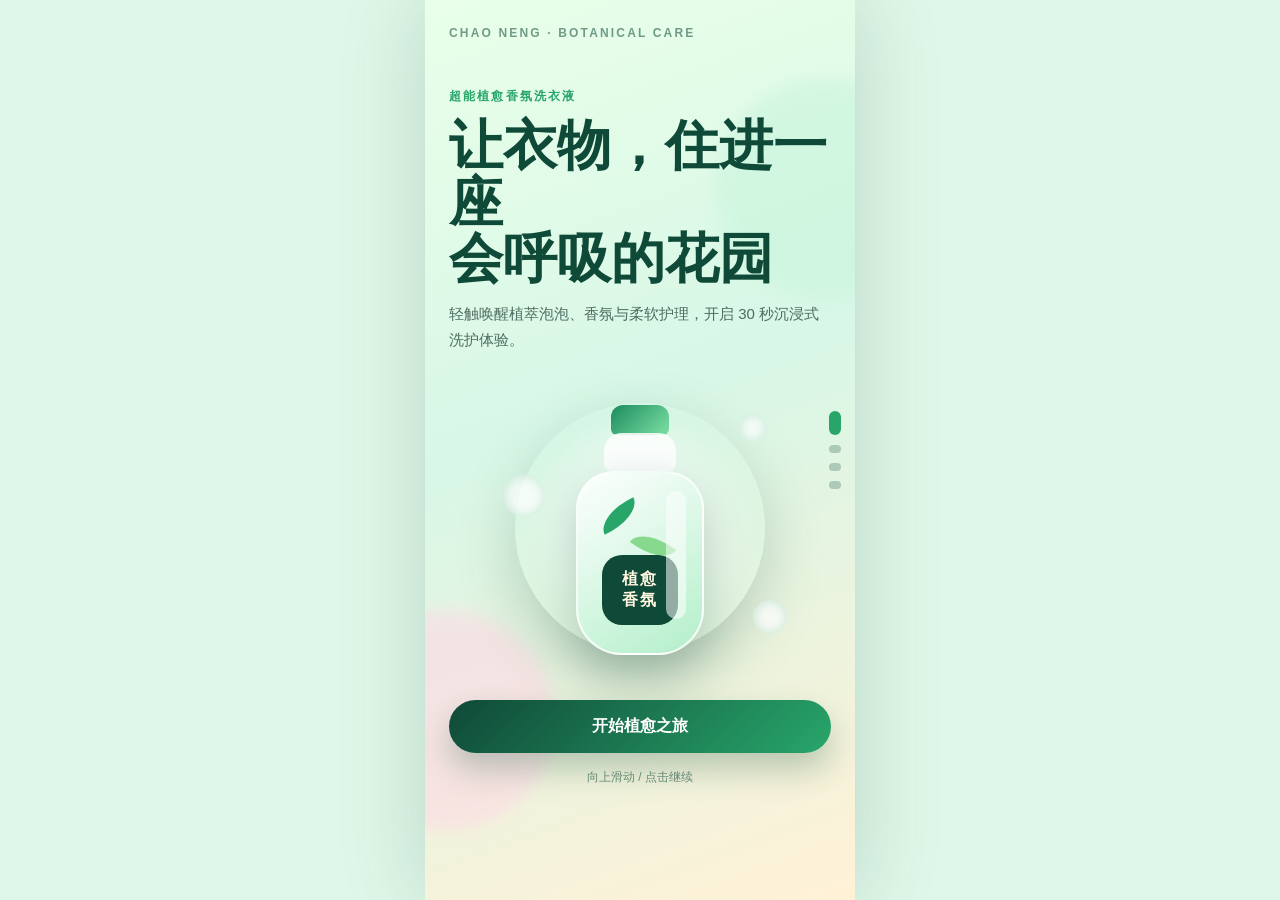
==== index.html @ 9f4c005b "Create botanical laundry H5 interactive page" ====
<!DOCTYPE html>
<html lang="zh-CN">
<head>
  <meta charset="UTF-8" />
  <meta name="viewport" content="width=device-width, initial-scale=1.0" />
  <meta name="description" content="超能植愈香氛洗衣液 H5 互动页面" />
  <title>超能植愈香氛洗衣液 | 植愈香氛实验室</title>
  <link rel="preconnect" href="https://fonts.googleapis.com" />
  <link rel="stylesheet" href="css/styles.css" />
</head>
<body>
  <main class="h5-shell" aria-label="超能植愈香氛洗衣液互动体验">
    <section class="hero panel is-active" id="panel-hero" data-panel="0">
      <div class="ambient ambient-one"></div>
      <div class="ambient ambient-two"></div>
      <div class="brand-tag">CHAO NENG · BOTANICAL CARE</div>
      <div class="hero-copy">
        <p class="eyebrow">超能植愈香氛洗衣液</p>
        <h1>让衣物，住进一座<br />会呼吸的花园</h1>
        <p class="lead">轻触唤醒植萃泡泡、香氛与柔软护理，开启 30 秒沉浸式洗护体验。</p>
      </div>
      <div class="product-stage" aria-hidden="true">
        <div class="halo"></div>
        <div class="bottle">
          <div class="cap"></div>
          <div class="bottle-neck"></div>
          <div class="bottle-body">
            <span class="leaf leaf-a"></span>
            <span class="leaf leaf-b"></span>
            <span class="label">植愈<br />香氛</span>
          </div>
        </div>
        <div class="bubble bubble-a"></div>
        <div class="bubble bubble-b"></div>
        <div class="bubble bubble-c"></div>
      </div>
      <button class="primary-btn" id="startBtn" type="button">开始植愈之旅</button>
      <div class="swipe-hint">向上滑动 / 点击继续</div>
    </section>

    <section class="panel garden" id="panel-garden" data-panel="1">
      <div class="section-title">
        <p class="eyebrow">STEP 01 · 触摸植萃</p>
        <h2>收集三重植愈能量</h2>
        <p>点击叶片，点亮洁净、柔护、留香三种功效。</p>
      </div>
      <div class="leaf-grid" id="leafGrid">
        <button class="plant-card" type="button" data-note="深层洁净">
          <span class="plant-icon">🌿</span>
          <strong>植萃去渍</strong>
          <small>植物表活温和带走日常污渍</small>
        </button>
        <button class="plant-card" type="button" data-note="亲肤柔护">
          <span class="plant-icon">🍃</span>
          <strong>亲肤柔护</strong>
          <small>贴身衣物也能安心清洗</small>
        </button>
        <button class="plant-card" type="button" data-note="长效留香">
          <span class="plant-icon">🌸</span>
          <strong>植愈香氛</strong>
          <small>洗后散发清新花草气息</small>
        </button>
      </div>
      <div class="progress-card">
        <span>植愈能量</span>
        <div class="progress-track"><i id="energyBar"></i></div>
        <b id="energyText">0/3</b>
      </div>
    </section>

    <section class="panel scent" id="panel-scent" data-panel="2">
      <div class="section-title">
        <p class="eyebrow">STEP 02 · 调配香氛</p>
        <h2>选择你的今日香气</h2>
        <p>滑动旋钮，匹配不同衣物场景的香氛情绪。</p>
      </div>
      <div class="scent-orbit" aria-hidden="true">
        <span>晨露</span><span>白茶</span><span>铃兰</span><span>木质</span>
      </div>
      <label class="range-card" for="scentRange">
        <span id="scentName">晨露绿意</span>
        <input id="scentRange" type="range" min="0" max="3" value="0" step="1" />
        <small id="scentDesc">适合通勤衬衫，像清晨花园一样清透。</small>
      </label>
    </section>

    <section class="panel result" id="panel-result" data-panel="3">
      <div class="result-card">
        <p class="eyebrow">STEP 03 · 生成植愈报告</p>
        <h2>你的洗护香氛指数</h2>
        <div class="score-ring"><span id="scoreValue">92</span><small>分</small></div>
        <p id="resultCopy">洁净力、柔护力与留香力已被唤醒，今天的衣物适合“晨露绿意”。</p>
        <button class="primary-btn" id="replayBtn" type="button">再体验一次</button>
      </div>
      <footer>超能植愈香氛洗衣液 · 洗出自然治愈感</footer>
    </section>

    <nav class="dot-nav" aria-label="页面进度">
      <button class="dot is-active" type="button" data-target="0" aria-label="第一页"></button>
      <button class="dot" type="button" data-target="1" aria-label="第二页"></button>
      <button class="dot" type="button" data-target="2" aria-label="第三页"></button>
      <button class="dot" type="button" data-target="3" aria-label="第四页"></button>
    </nav>
  </main>

  <script src="js/main.js"></script>
</body>
</html>
---- css/styles.css ----
:root {
  --deep-green: #0f4938;
  --leaf-green: #28a66a;
  --mint: #c7f4dc;
  --cream: #fff7df;
  --petal: #ffd7e6;
  --ink: #18352d;
  --white: #ffffff;
  --shadow: 0 24px 60px rgba(12, 78, 55, 0.22);
}

* { box-sizing: border-box; }
html, body { margin: 0; min-height: 100%; font-family: -apple-system, BlinkMacSystemFont, "Segoe UI", sans-serif; color: var(--ink); background: #dff7e8; overflow: hidden; }
button, input { font: inherit; }
button { cursor: pointer; border: 0; }

.h5-shell { position: relative; width: min(430px, 100vw); height: 100vh; margin: 0 auto; overflow: hidden; background: linear-gradient(160deg, #e9ffe9 0%, #d8f7e7 45%, #fff1d6 100%); box-shadow: 0 0 80px rgba(15, 73, 56, 0.18); }
.panel { position: absolute; inset: 0; display: flex; flex-direction: column; justify-content: center; padding: 34px 24px 54px; opacity: 0; transform: translateY(36px) scale(0.98); pointer-events: none; transition: opacity 0.55s ease, transform 0.55s ease; }
.panel.is-active { opacity: 1; transform: translateY(0) scale(1); pointer-events: auto; }
.brand-tag, .eyebrow { letter-spacing: 0.18em; font-size: 12px; font-weight: 700; color: var(--leaf-green); text-transform: uppercase; }
.brand-tag { position: absolute; top: 26px; left: 24px; color: rgba(15, 73, 56, 0.55); }
h1, h2, p { margin: 0; }
h1 { margin-top: 12px; font-size: clamp(38px, 12vw, 54px); line-height: 1.05; color: var(--deep-green); }
h2 { margin: 10px 0; font-size: 31px; line-height: 1.12; color: var(--deep-green); }
.lead, .section-title p { margin-top: 14px; font-size: 15px; line-height: 1.75; color: rgba(24, 53, 45, 0.72); }
.hero { justify-content: flex-start; padding-top: 88px; }
.hero-copy { position: relative; z-index: 2; }
.ambient { position: absolute; width: 220px; height: 220px; border-radius: 50%; filter: blur(8px); opacity: 0.55; animation: float 7s ease-in-out infinite; }
.ambient-one { right: -80px; top: 80px; background: var(--mint); }
.ambient-two { left: -90px; bottom: 70px; background: var(--petal); animation-delay: -2s; }
.product-stage { position: relative; height: 330px; margin-top: 16px; }
.halo { position: absolute; width: 250px; height: 250px; left: 50%; top: 48%; transform: translate(-50%, -50%); border-radius: 50%; background: radial-gradient(circle, rgba(255,255,255,.95), rgba(199,244,220,.15) 65%); box-shadow: var(--shadow); }
.bottle { position: absolute; left: 50%; top: 35px; transform: translateX(-50%); width: 128px; height: 250px; animation: bottleBob 3.4s ease-in-out infinite; }
.cap { width: 58px; height: 30px; margin: 0 auto; border-radius: 12px 12px 6px 6px; background: linear-gradient(135deg, #1d8b5f, #7ce0a3); }
.bottle-neck { width: 72px; height: 38px; margin: -2px auto 0; border-radius: 18px 18px 8px 8px; background: rgba(255, 255, 255, 0.84); }
.bottle-body { position: relative; height: 184px; border-radius: 38px 38px 46px 46px; background: linear-gradient(145deg, rgba(255,255,255,.94), rgba(173,238,199,.9)); border: 2px solid rgba(255,255,255,.8); box-shadow: 0 18px 45px rgba(15,73,56,.25); overflow: hidden; }
.bottle-body::after { content: ""; position: absolute; inset: 18px 16px auto auto; width: 20px; height: 128px; border-radius: 999px; background: rgba(255,255,255,.55); }
.label { position: absolute; left: 24px; right: 24px; bottom: 28px; padding: 14px 0; text-align: center; border-radius: 20px; background: var(--deep-green); color: var(--cream); font-weight: 800; letter-spacing: 0.12em; }
.leaf { position: absolute; display: block; width: 42px; height: 22px; border-radius: 100% 0 100% 0; background: var(--leaf-green); }
.leaf-a { left: 20px; top: 32px; transform: rotate(-25deg); }
.leaf-b { right: 28px; top: 62px; transform: rotate(38deg); background: #86d98d; }
.bubble { position: absolute; border-radius: 50%; background: rgba(255,255,255,.72); box-shadow: inset 0 0 12px rgba(40,166,106,.24); animation: bubbleRise 4s ease-in-out infinite; }
.bubble-a { width: 42px; height: 42px; left: 54px; top: 105px; }
.bubble-b { width: 28px; height: 28px; right: 64px; top: 44px; animation-delay: -1s; }
.bubble-c { width: 34px; height: 34px; right: 44px; bottom: 66px; animation-delay: -2.4s; }
.primary-btn { position: relative; z-index: 2; width: 100%; padding: 16px 22px; border-radius: 999px; background: linear-gradient(135deg, var(--deep-green), var(--leaf-green)); color: var(--white); font-weight: 800; box-shadow: 0 16px 32px rgba(15,73,56,.26); }
.swipe-hint { margin-top: 16px; text-align: center; font-size: 12px; color: rgba(15,73,56,.58); animation: pulse 1.8s ease-in-out infinite; }
.section-title { margin-bottom: 30px; }
.leaf-grid { display: grid; gap: 14px; }
.plant-card { display: grid; grid-template-columns: 54px 1fr; gap: 2px 14px; align-items: center; padding: 18px; border-radius: 26px; text-align: left; color: var(--ink); background: rgba(255,255,255,.68); box-shadow: 0 16px 36px rgba(15,73,56,.12); border: 1px solid rgba(255,255,255,.72); transition: transform .25s ease, background .25s ease; }
.plant-card strong, .plant-card small { grid-column: 2; }
.plant-card small { color: rgba(24,53,45,.62); line-height: 1.5; }
.plant-card.is-collected { transform: translateX(8px); background: linear-gradient(135deg, rgba(255,255,255,.95), rgba(199,244,220,.9)); }
.plant-icon { grid-row: 1 / span 2; display: grid; place-items: center; width: 54px; height: 54px; border-radius: 18px; background: var(--cream); font-size: 28px; }
.progress-card, .range-card, .result-card { margin-top: 28px; padding: 20px; border-radius: 30px; background: rgba(255,255,255,.72); box-shadow: var(--shadow); backdrop-filter: blur(14px); }
.progress-card { display: grid; grid-template-columns: auto 1fr auto; align-items: center; gap: 12px; font-weight: 700; }
.progress-track { height: 10px; border-radius: 999px; background: rgba(40,166,106,.15); overflow: hidden; }
.progress-track i { display: block; width: 0%; height: 100%; border-radius: inherit; background: linear-gradient(90deg, var(--leaf-green), #ffd76d); transition: width .35s ease; }
.scent-orbit { position: relative; width: 252px; height: 252px; margin: 4px auto 26px; border-radius: 50%; border: 1px dashed rgba(15,73,56,.24); animation: spin 18s linear infinite; }
.scent-orbit::before { content: ""; position: absolute; inset: 54px; border-radius: inherit; background: radial-gradient(circle, #fff, rgba(255,215,230,.38)); box-shadow: var(--shadow); }
.scent-orbit span { position: absolute; display: grid; place-items: center; width: 64px; height: 64px; border-radius: 50%; background: var(--white); font-weight: 800; color: var(--deep-green); box-shadow: 0 12px 28px rgba(15,73,56,.13); }
.scent-orbit span:nth-child(1) { left: 94px; top: -30px; }
.scent-orbit span:nth-child(2) { right: -25px; top: 94px; }
.scent-orbit span:nth-child(3) { left: 94px; bottom: -30px; }
.scent-orbit span:nth-child(4) { left: -25px; top: 94px; }
.range-card { display: block; margin-top: 0; }
.range-card span { display: block; margin-bottom: 18px; font-size: 22px; font-weight: 900; color: var(--deep-green); }
.range-card input { width: 100%; accent-color: var(--leaf-green); }
.range-card small { display: block; margin-top: 14px; line-height: 1.6; color: rgba(24,53,45,.68); }
.result { text-align: center; }
.result-card { margin-top: 0; }
.score-ring { display: flex; align-items: baseline; justify-content: center; width: 164px; height: 164px; margin: 28px auto; border-radius: 50%; background: conic-gradient(var(--leaf-green) 0 92%, rgba(40,166,106,.15) 92% 100%); color: var(--deep-green); box-shadow: inset 0 0 0 14px rgba(255,255,255,.78), var(--shadow); }
.score-ring span { align-self: center; font-size: 58px; font-weight: 900; }
.score-ring small { margin-left: 4px; font-weight: 800; }
#resultCopy { margin: 0 0 26px; line-height: 1.75; color: rgba(24,53,45,.72); }
footer { position: absolute; bottom: 22px; left: 0; right: 0; font-size: 12px; color: rgba(15,73,56,.5); }
.dot-nav { position: absolute; right: 14px; top: 50%; transform: translateY(-50%); display: grid; gap: 10px; z-index: 10; }
.dot { width: 8px; height: 8px; border-radius: 999px; background: rgba(15,73,56,.25); transition: height .25s ease, background .25s ease; }
.dot.is-active { height: 24px; background: var(--leaf-green); }
@keyframes float { 50% { transform: translate3d(10px, -18px, 0) scale(1.05); } }
@keyframes bottleBob { 50% { transform: translateX(-50%) translateY(-12px) rotate(-1.5deg); } }
@keyframes bubbleRise { 50% { transform: translateY(-18px) scale(1.08); opacity: .75; } }
@keyframes pulse { 50% { opacity: .36; transform: translateY(4px); } }
@keyframes spin { to { transform: rotate(360deg); } }
@media (max-height: 720px) { .hero { padding-top: 64px; } .product-stage { height: 285px; } h1 { font-size: 38px; } .scent-orbit { width: 214px; height: 214px; } }
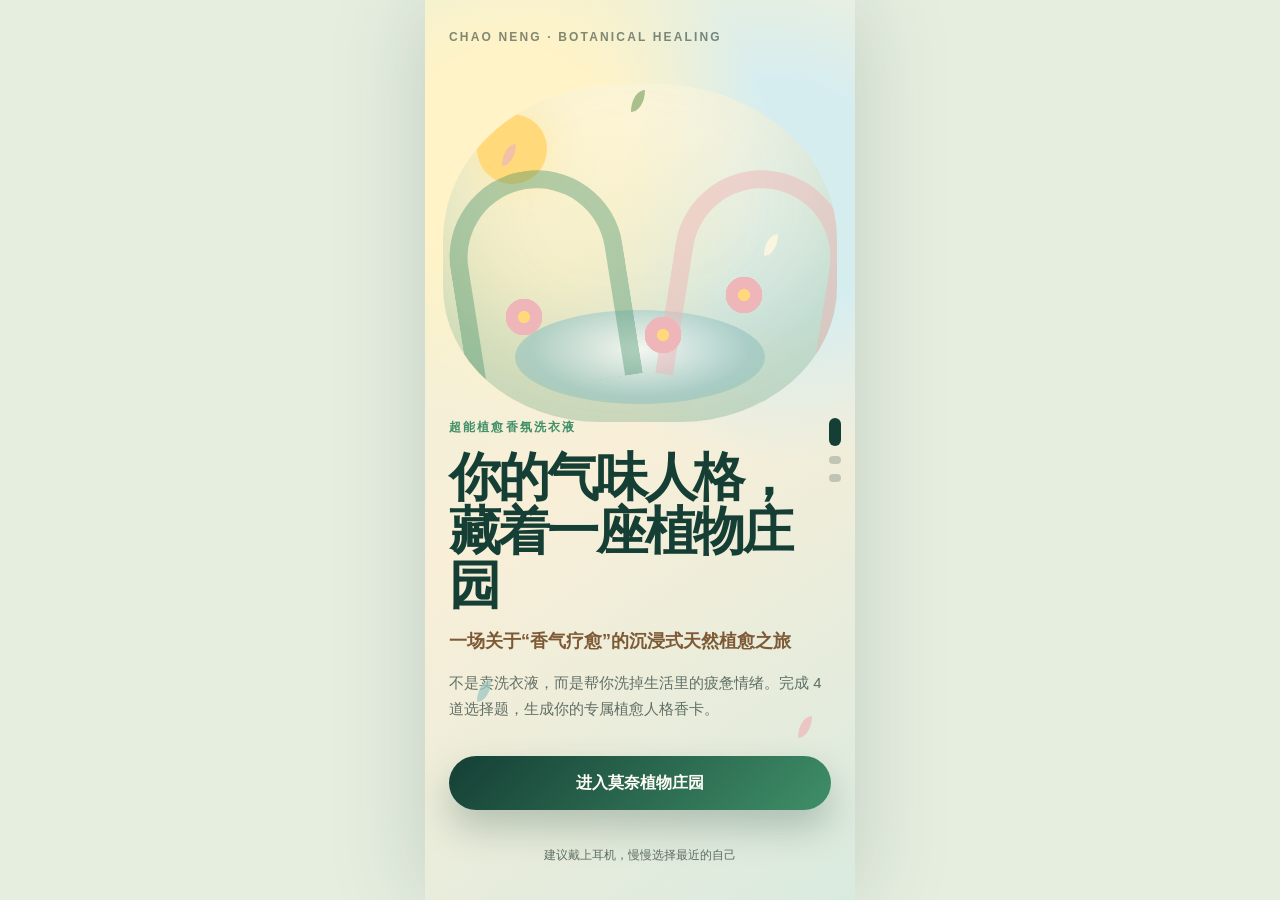
==== commit 596ab84c: "Redesign H5 as scent persona journey" ====
--- a/index.html
+++ b/index.html
@@ -3,103 +3,103 @@
 <head>
   <meta charset="UTF-8" />
   <meta name="viewport" content="width=device-width, initial-scale=1.0" />
-  <meta name="description" content="超能植愈香氛洗衣液 H5 互动页面" />
-  <title>超能植愈香氛洗衣液 | 植愈香氛实验室</title>
-  <link rel="preconnect" href="https://fonts.googleapis.com" />
+  <meta name="description" content="你的气味人格，藏着一座植物庄园——超能植愈香氛洗衣液 H5 互动体验" />
+  <title>你的气味人格，藏着一座植物庄园</title>
   <link rel="stylesheet" href="css/styles.css" />
 </head>
 <body>
-  <main class="h5-shell" aria-label="超能植愈香氛洗衣液互动体验">
-    <section class="hero panel is-active" id="panel-hero" data-panel="0">
-      <div class="ambient ambient-one"></div>
-      <div class="ambient ambient-two"></div>
-      <div class="brand-tag">CHAO NENG · BOTANICAL CARE</div>
-      <div class="hero-copy">
-        <p class="eyebrow">超能植愈香氛洗衣液</p>
-        <h1>让衣物，住进一座<br />会呼吸的花园</h1>
-        <p class="lead">轻触唤醒植萃泡泡、香氛与柔软护理，开启 30 秒沉浸式洗护体验。</p>
+  <main class="app" aria-label="超能植愈香氛洗衣液气味人格测试">
+    <div class="grain" aria-hidden="true"></div>
+    <div class="floating-petals" aria-hidden="true">
+      <span></span><span></span><span></span><span></span><span></span>
+    </div>
+
+    <section class="screen hero is-active" data-screen="0">
+      <p class="brand">CHAO NENG · BOTANICAL HEALING</p>
+      <div class="hero__garden" aria-hidden="true">
+        <span class="sun"></span>
+        <span class="pond"></span>
+        <span class="arch arch--left"></span>
+        <span class="arch arch--right"></span>
+        <span class="flower f1"></span>
+        <span class="flower f2"></span>
+        <span class="flower f3"></span>
       </div>
-      <div class="product-stage" aria-hidden="true">
-        <div class="halo"></div>
-        <div class="bottle">
-          <div class="cap"></div>
-          <div class="bottle-neck"></div>
-          <div class="bottle-body">
-            <span class="leaf leaf-a"></span>
-            <span class="leaf leaf-b"></span>
-            <span class="label">植愈<br />香氛</span>
-          </div>
-        </div>
-        <div class="bubble bubble-a"></div>
-        <div class="bubble bubble-b"></div>
-        <div class="bubble bubble-c"></div>
+      <div class="hero__content">
+        <p class="kicker">超能植愈香氛洗衣液</p>
+        <h1>你的气味人格，<br />藏着一座植物庄园</h1>
+        <p class="subtitle">一场关于“香气疗愈”的沉浸式天然植愈之旅</p>
+        <p class="intro">不是卖洗衣液，而是帮你洗掉生活里的疲惫情绪。完成 4 道选择题，生成你的专属植愈人格香卡。</p>
       </div>
-      <button class="primary-btn" id="startBtn" type="button">开始植愈之旅</button>
-      <div class="swipe-hint">向上滑动 / 点击继续</div>
+      <button class="cta" type="button" id="startBtn">进入莫奈植物庄园</button>
+      <p class="hint">建议戴上耳机，慢慢选择最近的自己</p>
     </section>
 
-    <section class="panel garden" id="panel-garden" data-panel="1">
-      <div class="section-title">
-        <p class="eyebrow">STEP 01 · 触摸植萃</p>
-        <h2>收集三重植愈能量</h2>
-        <p>点击叶片，点亮洁净、柔护、留香三种功效。</p>
+    <section class="screen quiz" data-screen="1">
+      <div class="topbar">
+        <span>气味人格测试</span>
+        <strong><b id="questionIndex">01</b>/04</strong>
       </div>
-      <div class="leaf-grid" id="leafGrid">
-        <button class="plant-card" type="button" data-note="深层洁净">
-          <span class="plant-icon">🌿</span>
-          <strong>植萃去渍</strong>
-          <small>植物表活温和带走日常污渍</small>
-        </button>
-        <button class="plant-card" type="button" data-note="亲肤柔护">
-          <span class="plant-icon">🍃</span>
-          <strong>亲肤柔护</strong>
-          <small>贴身衣物也能安心清洗</small>
-        </button>
-        <button class="plant-card" type="button" data-note="长效留香">
-          <span class="plant-icon">🌸</span>
-          <strong>植愈香氛</strong>
-          <small>洗后散发清新花草气息</small>
-        </button>
-      </div>
-      <div class="progress-card">
-        <span>植愈能量</span>
-        <div class="progress-track"><i id="energyBar"></i></div>
-        <b id="energyText">0/3</b>
-      </div>
+      <div class="progress" aria-hidden="true"><i id="quizProgress"></i></div>
+      <article class="question-card">
+        <p class="kicker" id="questionKicker">RECENT MOOD</p>
+        <h2 id="questionTitle">最近的你，更像哪一种天气？</h2>
+        <div class="options" id="options"></div>
+      </article>
+      <button class="ghost-btn" type="button" id="backBtn">返回上一题</button>
     </section>
 
-    <section class="panel scent" id="panel-scent" data-panel="2">
-      <div class="section-title">
-        <p class="eyebrow">STEP 02 · 调配香氛</p>
-        <h2>选择你的今日香气</h2>
-        <p>滑动旋钮，匹配不同衣物场景的香氛情绪。</p>
+    <section class="screen transition" data-screen="2">
+      <div class="scent-bottle" aria-hidden="true">
+        <span class="cap"></span>
+        <span class="neck"></span>
+        <span class="body"><i>植愈<br />香氛</i></span>
       </div>
-      <div class="scent-orbit" aria-hidden="true">
-        <span>晨露</span><span>白茶</span><span>铃兰</span><span>木质</span>
-      </div>
-      <label class="range-card" for="scentRange">
-        <span id="scentName">晨露绿意</span>
-        <input id="scentRange" type="range" min="0" max="3" value="0" step="1" />
-        <small id="scentDesc">适合通勤衬衫，像清晨花园一样清透。</small>
-      </label>
+      <p class="kicker">BOTANICAL ANALYSIS</p>
+      <h2>正在唤醒你的植物庄园</h2>
+      <p>植物香气正在读取你的情绪、衣着与生活想象……</p>
+      <div class="loading"><i></i></div>
     </section>
 
-    <section class="panel result" id="panel-result" data-panel="3">
-      <div class="result-card">
-        <p class="eyebrow">STEP 03 · 生成植愈报告</p>
-        <h2>你的洗护香氛指数</h2>
-        <div class="score-ring"><span id="scoreValue">92</span><small>分</small></div>
-        <p id="resultCopy">洁净力、柔护力与留香力已被唤醒，今天的衣物适合“晨露绿意”。</p>
-        <button class="primary-btn" id="replayBtn" type="button">再体验一次</button>
+    <section class="screen result" data-screen="3">
+      <div class="poster" id="poster">
+        <div class="poster__badge">专属植愈人格香卡</div>
+        <p class="poster__pretitle">你的气味人格是</p>
+        <h2 id="personaName">晨露松弛派</h2>
+        <div class="persona-visual" id="personaVisual" aria-hidden="true">
+          <span class="visual-core"></span>
+          <span class="visual-leaf a"></span>
+          <span class="visual-leaf b"></span>
+          <span class="visual-flower"></span>
+        </div>
+        <p class="healing-copy" id="healingCopy">愿你把忙乱洗成清晨，把疲惫晾成微风。</p>
+        <dl class="result-list">
+          <div>
+            <dt>植物香氛人格</dt>
+            <dd id="scentProfile">晨露绿叶调</dd>
+          </div>
+          <div>
+            <dt>香气疗愈动画</dt>
+            <dd id="animationName">露珠扩散 · 绿叶舒展</dd>
+          </div>
+          <div>
+            <dt>超能产品推荐</dt>
+            <dd id="productRecommendation">超能植愈香氛洗衣液 · 清新植萃香</dd>
+          </div>
+        </dl>
+        <div class="share-line">长按保存，把你的植物庄园分享给朋友</div>
       </div>
-      <footer>超能植愈香氛洗衣液 · 洗出自然治愈感</footer>
+      <div class="actions">
+        <button class="cta" type="button" id="shareBtn">生成分享海报文案</button>
+        <button class="ghost-btn" type="button" id="restartBtn">重新测试</button>
+      </div>
+      <p class="share-copy" id="shareCopy" aria-live="polite"></p>
     </section>
 
-    <nav class="dot-nav" aria-label="页面进度">
-      <button class="dot is-active" type="button" data-target="0" aria-label="第一页"></button>
-      <button class="dot" type="button" data-target="1" aria-label="第二页"></button>
-      <button class="dot" type="button" data-target="2" aria-label="第三页"></button>
-      <button class="dot" type="button" data-target="3" aria-label="第四页"></button>
+    <nav class="dots" aria-label="体验进度">
+      <button class="is-active" type="button" data-goto="0" aria-label="首页"></button>
+      <button type="button" data-goto="1" aria-label="测试"></button>
+      <button type="button" data-goto="3" aria-label="结果"></button>
     </nav>
   </main>
 
--- a/css/styles.css
+++ b/css/styles.css
@@ -1,85 +1,107 @@
 :root {
-  --deep-green: #0f4938;
-  --leaf-green: #28a66a;
-  --mint: #c7f4dc;
+  --ink: #1f332d;
+  --deep: #153f35;
+  --green: #3f8f68;
+  --moss: #8caa70;
   --cream: #fff7df;
-  --petal: #ffd7e6;
-  --ink: #18352d;
-  --white: #ffffff;
-  --shadow: 0 24px 60px rgba(12, 78, 55, 0.22);
+  --paper: rgba(255, 252, 238, 0.82);
+  --rose: #eeb6b8;
+  --blue: #9ec7c3;
+  --gold: #d8a853;
+  --shadow: 0 26px 70px rgba(32, 67, 54, 0.22);
 }
 
 * { box-sizing: border-box; }
-html, body { margin: 0; min-height: 100%; font-family: -apple-system, BlinkMacSystemFont, "Segoe UI", sans-serif; color: var(--ink); background: #dff7e8; overflow: hidden; }
-button, input { font: inherit; }
-button { cursor: pointer; border: 0; }
+html, body { min-height: 100%; margin: 0; overflow: hidden; }
+body { font-family: -apple-system, BlinkMacSystemFont, "PingFang SC", "Microsoft YaHei", sans-serif; color: var(--ink); background: #e6eee0; }
+button { border: 0; font: inherit; color: inherit; cursor: pointer; }
 
-.h5-shell { position: relative; width: min(430px, 100vw); height: 100vh; margin: 0 auto; overflow: hidden; background: linear-gradient(160deg, #e9ffe9 0%, #d8f7e7 45%, #fff1d6 100%); box-shadow: 0 0 80px rgba(15, 73, 56, 0.18); }
-.panel { position: absolute; inset: 0; display: flex; flex-direction: column; justify-content: center; padding: 34px 24px 54px; opacity: 0; transform: translateY(36px) scale(0.98); pointer-events: none; transition: opacity 0.55s ease, transform 0.55s ease; }
-.panel.is-active { opacity: 1; transform: translateY(0) scale(1); pointer-events: auto; }
-.brand-tag, .eyebrow { letter-spacing: 0.18em; font-size: 12px; font-weight: 700; color: var(--leaf-green); text-transform: uppercase; }
-.brand-tag { position: absolute; top: 26px; left: 24px; color: rgba(15, 73, 56, 0.55); }
+.app { position: relative; width: min(430px, 100vw); height: 100vh; margin: 0 auto; overflow: hidden; background: radial-gradient(circle at 20% 18%, #fff3c7 0 14%, transparent 32%), radial-gradient(circle at 82% 22%, #d6edf0 0 15%, transparent 34%), linear-gradient(145deg, #e9f1d8 0%, #f9efd8 48%, #d9eadf 100%); box-shadow: 0 0 90px rgba(21, 63, 53, 0.18); }
+.grain { position: absolute; inset: 0; pointer-events: none; opacity: 0.23; background-image: radial-gradient(rgba(21,63,53,.18) 0.7px, transparent 0.7px); background-size: 8px 8px; mix-blend-mode: multiply; }
+.screen { position: absolute; inset: 0; display: flex; flex-direction: column; padding: 30px 24px 34px; opacity: 0; pointer-events: none; transform: translateY(26px) scale(.985); transition: opacity .55s ease, transform .55s ease; }
+.screen.is-active { opacity: 1; pointer-events: auto; transform: translateY(0) scale(1); }
+.kicker, .brand { margin: 0; color: var(--green); font-size: 12px; font-weight: 800; letter-spacing: .18em; text-transform: uppercase; }
+.brand { position: relative; z-index: 2; color: rgba(31, 51, 45, .56); }
 h1, h2, p { margin: 0; }
-h1 { margin-top: 12px; font-size: clamp(38px, 12vw, 54px); line-height: 1.05; color: var(--deep-green); }
-h2 { margin: 10px 0; font-size: 31px; line-height: 1.12; color: var(--deep-green); }
-.lead, .section-title p { margin-top: 14px; font-size: 15px; line-height: 1.75; color: rgba(24, 53, 45, 0.72); }
-.hero { justify-content: flex-start; padding-top: 88px; }
-.hero-copy { position: relative; z-index: 2; }
-.ambient { position: absolute; width: 220px; height: 220px; border-radius: 50%; filter: blur(8px); opacity: 0.55; animation: float 7s ease-in-out infinite; }
-.ambient-one { right: -80px; top: 80px; background: var(--mint); }
-.ambient-two { left: -90px; bottom: 70px; background: var(--petal); animation-delay: -2s; }
-.product-stage { position: relative; height: 330px; margin-top: 16px; }
-.halo { position: absolute; width: 250px; height: 250px; left: 50%; top: 48%; transform: translate(-50%, -50%); border-radius: 50%; background: radial-gradient(circle, rgba(255,255,255,.95), rgba(199,244,220,.15) 65%); box-shadow: var(--shadow); }
-.bottle { position: absolute; left: 50%; top: 35px; transform: translateX(-50%); width: 128px; height: 250px; animation: bottleBob 3.4s ease-in-out infinite; }
-.cap { width: 58px; height: 30px; margin: 0 auto; border-radius: 12px 12px 6px 6px; background: linear-gradient(135deg, #1d8b5f, #7ce0a3); }
-.bottle-neck { width: 72px; height: 38px; margin: -2px auto 0; border-radius: 18px 18px 8px 8px; background: rgba(255, 255, 255, 0.84); }
-.bottle-body { position: relative; height: 184px; border-radius: 38px 38px 46px 46px; background: linear-gradient(145deg, rgba(255,255,255,.94), rgba(173,238,199,.9)); border: 2px solid rgba(255,255,255,.8); box-shadow: 0 18px 45px rgba(15,73,56,.25); overflow: hidden; }
-.bottle-body::after { content: ""; position: absolute; inset: 18px 16px auto auto; width: 20px; height: 128px; border-radius: 999px; background: rgba(255,255,255,.55); }
-.label { position: absolute; left: 24px; right: 24px; bottom: 28px; padding: 14px 0; text-align: center; border-radius: 20px; background: var(--deep-green); color: var(--cream); font-weight: 800; letter-spacing: 0.12em; }
-.leaf { position: absolute; display: block; width: 42px; height: 22px; border-radius: 100% 0 100% 0; background: var(--leaf-green); }
-.leaf-a { left: 20px; top: 32px; transform: rotate(-25deg); }
-.leaf-b { right: 28px; top: 62px; transform: rotate(38deg); background: #86d98d; }
-.bubble { position: absolute; border-radius: 50%; background: rgba(255,255,255,.72); box-shadow: inset 0 0 12px rgba(40,166,106,.24); animation: bubbleRise 4s ease-in-out infinite; }
-.bubble-a { width: 42px; height: 42px; left: 54px; top: 105px; }
-.bubble-b { width: 28px; height: 28px; right: 64px; top: 44px; animation-delay: -1s; }
-.bubble-c { width: 34px; height: 34px; right: 44px; bottom: 66px; animation-delay: -2.4s; }
-.primary-btn { position: relative; z-index: 2; width: 100%; padding: 16px 22px; border-radius: 999px; background: linear-gradient(135deg, var(--deep-green), var(--leaf-green)); color: var(--white); font-weight: 800; box-shadow: 0 16px 32px rgba(15,73,56,.26); }
-.swipe-hint { margin-top: 16px; text-align: center; font-size: 12px; color: rgba(15,73,56,.58); animation: pulse 1.8s ease-in-out infinite; }
-.section-title { margin-bottom: 30px; }
-.leaf-grid { display: grid; gap: 14px; }
-.plant-card { display: grid; grid-template-columns: 54px 1fr; gap: 2px 14px; align-items: center; padding: 18px; border-radius: 26px; text-align: left; color: var(--ink); background: rgba(255,255,255,.68); box-shadow: 0 16px 36px rgba(15,73,56,.12); border: 1px solid rgba(255,255,255,.72); transition: transform .25s ease, background .25s ease; }
-.plant-card strong, .plant-card small { grid-column: 2; }
-.plant-card small { color: rgba(24,53,45,.62); line-height: 1.5; }
-.plant-card.is-collected { transform: translateX(8px); background: linear-gradient(135deg, rgba(255,255,255,.95), rgba(199,244,220,.9)); }
-.plant-icon { grid-row: 1 / span 2; display: grid; place-items: center; width: 54px; height: 54px; border-radius: 18px; background: var(--cream); font-size: 28px; }
-.progress-card, .range-card, .result-card { margin-top: 28px; padding: 20px; border-radius: 30px; background: rgba(255,255,255,.72); box-shadow: var(--shadow); backdrop-filter: blur(14px); }
-.progress-card { display: grid; grid-template-columns: auto 1fr auto; align-items: center; gap: 12px; font-weight: 700; }
-.progress-track { height: 10px; border-radius: 999px; background: rgba(40,166,106,.15); overflow: hidden; }
-.progress-track i { display: block; width: 0%; height: 100%; border-radius: inherit; background: linear-gradient(90deg, var(--leaf-green), #ffd76d); transition: width .35s ease; }
-.scent-orbit { position: relative; width: 252px; height: 252px; margin: 4px auto 26px; border-radius: 50%; border: 1px dashed rgba(15,73,56,.24); animation: spin 18s linear infinite; }
-.scent-orbit::before { content: ""; position: absolute; inset: 54px; border-radius: inherit; background: radial-gradient(circle, #fff, rgba(255,215,230,.38)); box-shadow: var(--shadow); }
-.scent-orbit span { position: absolute; display: grid; place-items: center; width: 64px; height: 64px; border-radius: 50%; background: var(--white); font-weight: 800; color: var(--deep-green); box-shadow: 0 12px 28px rgba(15,73,56,.13); }
-.scent-orbit span:nth-child(1) { left: 94px; top: -30px; }
-.scent-orbit span:nth-child(2) { right: -25px; top: 94px; }
-.scent-orbit span:nth-child(3) { left: 94px; bottom: -30px; }
-.scent-orbit span:nth-child(4) { left: -25px; top: 94px; }
-.range-card { display: block; margin-top: 0; }
-.range-card span { display: block; margin-bottom: 18px; font-size: 22px; font-weight: 900; color: var(--deep-green); }
-.range-card input { width: 100%; accent-color: var(--leaf-green); }
-.range-card small { display: block; margin-top: 14px; line-height: 1.6; color: rgba(24,53,45,.68); }
-.result { text-align: center; }
-.result-card { margin-top: 0; }
-.score-ring { display: flex; align-items: baseline; justify-content: center; width: 164px; height: 164px; margin: 28px auto; border-radius: 50%; background: conic-gradient(var(--leaf-green) 0 92%, rgba(40,166,106,.15) 92% 100%); color: var(--deep-green); box-shadow: inset 0 0 0 14px rgba(255,255,255,.78), var(--shadow); }
-.score-ring span { align-self: center; font-size: 58px; font-weight: 900; }
-.score-ring small { margin-left: 4px; font-weight: 800; }
-#resultCopy { margin: 0 0 26px; line-height: 1.75; color: rgba(24,53,45,.72); }
-footer { position: absolute; bottom: 22px; left: 0; right: 0; font-size: 12px; color: rgba(15,73,56,.5); }
-.dot-nav { position: absolute; right: 14px; top: 50%; transform: translateY(-50%); display: grid; gap: 10px; z-index: 10; }
-.dot { width: 8px; height: 8px; border-radius: 999px; background: rgba(15,73,56,.25); transition: height .25s ease, background .25s ease; }
-.dot.is-active { height: 24px; background: var(--leaf-green); }
-@keyframes float { 50% { transform: translate3d(10px, -18px, 0) scale(1.05); } }
-@keyframes bottleBob { 50% { transform: translateX(-50%) translateY(-12px) rotate(-1.5deg); } }
-@keyframes bubbleRise { 50% { transform: translateY(-18px) scale(1.08); opacity: .75; } }
-@keyframes pulse { 50% { opacity: .36; transform: translateY(4px); } }
-@keyframes spin { to { transform: rotate(360deg); } }
-@media (max-height: 720px) { .hero { padding-top: 64px; } .product-stage { height: 285px; } h1 { font-size: 38px; } .scent-orbit { width: 214px; height: 214px; } }
+h1 { margin-top: 14px; color: var(--deep); font-size: clamp(36px, 11vw, 52px); line-height: 1.04; letter-spacing: -.06em; }
+h2 { color: var(--deep); font-size: 31px; line-height: 1.15; letter-spacing: -.04em; }
+.subtitle { margin-top: 16px; color: #7d5a35; font-size: 18px; font-weight: 800; line-height: 1.55; }
+.intro, .hint, .transition p, .share-copy { color: rgba(31, 51, 45, .68); line-height: 1.72; }
+
+.floating-petals span { position: absolute; z-index: 1; width: 14px; height: 22px; border-radius: 100% 0 100% 0; background: rgba(238, 182, 184, .7); animation: petal 8s ease-in-out infinite; }
+.floating-petals span:nth-child(1) { left: 18%; top: 16%; }
+.floating-petals span:nth-child(2) { right: 18%; top: 26%; animation-delay: -1.4s; background: rgba(255,247,223,.85); }
+.floating-petals span:nth-child(3) { left: 12%; bottom: 22%; animation-delay: -3s; background: rgba(158,199,195,.75); }
+.floating-petals span:nth-child(4) { right: 10%; bottom: 18%; animation-delay: -4.4s; }
+.floating-petals span:nth-child(5) { left: 48%; top: 10%; animation-delay: -5.5s; background: rgba(140,170,112,.72); }
+
+.hero { justify-content: space-between; }
+.hero__garden { position: absolute; inset: 84px 18px auto; height: 338px; border-radius: 46% 46% 40% 40%; overflow: hidden; background: linear-gradient(180deg, rgba(255,247,223,.66), rgba(142,180,143,.18)); box-shadow: inset 0 -60px 90px rgba(63,143,104,.18); }
+.sun { position: absolute; left: 34px; top: 30px; width: 70px; height: 70px; border-radius: 50%; background: #ffd97a; box-shadow: 0 0 50px #ffe8a6; }
+.pond { position: absolute; left: 50%; bottom: 18px; width: 250px; height: 94px; border-radius: 50%; transform: translateX(-50%); background: radial-gradient(ellipse at 50% 42%, rgba(255,255,255,.72), rgba(158,199,195,.74) 62%, rgba(63,143,104,.2)); }
+.arch { position: absolute; bottom: 34px; width: 174px; height: 218px; border: 18px solid rgba(63,143,104,.38); border-bottom: 0; border-radius: 130px 130px 0 0; }
+.arch--left { left: 10px; transform: rotate(-9deg); }
+.arch--right { right: -8px; transform: rotate(9deg); border-color: rgba(238,182,184,.5); }
+.flower { position: absolute; width: 46px; height: 46px; border-radius: 50%; background: radial-gradient(circle, #ffd97a 0 18%, #eeb6b8 19% 56%, transparent 57%); animation: bloom 3.8s ease-in-out infinite; }
+.f1 { left: 58px; bottom: 82px; }
+.f2 { right: 70px; bottom: 104px; animation-delay: -.8s; }
+.f3 { left: 50%; bottom: 64px; animation-delay: -1.6s; }
+.hero__content { position: relative; z-index: 2; margin-top: 340px; }
+.intro { margin-top: 14px; font-size: 15px; }
+.cta { position: relative; z-index: 3; width: 100%; min-height: 54px; padding: 15px 20px; border-radius: 999px; color: #fffdf6; font-weight: 900; background: linear-gradient(135deg, var(--deep), var(--green)); box-shadow: 0 18px 36px rgba(21, 63, 53, .25); }
+.hint { position: relative; z-index: 2; text-align: center; font-size: 12px; }
+
+.topbar { display: flex; align-items: center; justify-content: space-between; color: rgba(31,51,45,.62); font-size: 13px; font-weight: 800; }
+.topbar strong { color: var(--deep); }
+.progress { height: 8px; margin: 18px 0 34px; border-radius: 999px; overflow: hidden; background: rgba(31,51,45,.1); }
+.progress i { display: block; width: 25%; height: 100%; border-radius: inherit; background: linear-gradient(90deg, var(--green), var(--gold), var(--rose)); transition: width .35s ease; }
+.question-card { padding: 24px; border-radius: 34px; background: var(--paper); backdrop-filter: blur(18px); box-shadow: var(--shadow); }
+.question-card h2 { margin-top: 12px; }
+.options { display: grid; gap: 12px; margin-top: 24px; }
+.option { display: flex; gap: 12px; align-items: center; min-height: 72px; padding: 14px; border-radius: 22px; text-align: left; background: rgba(255,255,255,.62); border: 1px solid rgba(255,255,255,.82); transition: transform .24s ease, background .24s ease; }
+.option:hover, .option:focus-visible { transform: translateX(6px); background: rgba(255, 247, 223, .9); outline: none; }
+.option i { display: grid; place-items: center; flex: 0 0 42px; height: 42px; border-radius: 16px; background: #f7dfb2; font-style: normal; font-size: 22px; }
+.option strong { display: block; color: var(--deep); font-size: 16px; }
+.option span { display: block; margin-top: 4px; color: rgba(31,51,45,.62); font-size: 12px; line-height: 1.45; }
+.ghost-btn { width: 100%; margin-top: 18px; padding: 14px 18px; border-radius: 999px; color: var(--deep); font-weight: 900; background: rgba(255,255,255,.45); border: 1px solid rgba(31,51,45,.1); }
+
+.transition { align-items: center; justify-content: center; text-align: center; gap: 18px; }
+.scent-bottle { position: relative; width: 150px; height: 258px; filter: drop-shadow(0 24px 34px rgba(21,63,53,.2)); animation: bottleFloat 2.6s ease-in-out infinite; }
+.cap, .neck, .body { position: absolute; left: 50%; transform: translateX(-50%); display: block; }
+.cap { top: 0; width: 58px; height: 28px; border-radius: 14px 14px 7px 7px; background: var(--deep); }
+.neck { top: 24px; width: 72px; height: 42px; border-radius: 18px 18px 10px 10px; background: rgba(255,255,255,.8); }
+.body { bottom: 0; width: 140px; height: 196px; border-radius: 46px 46px 54px 54px; background: linear-gradient(150deg, rgba(255,255,255,.94), rgba(202,227,186,.86)); border: 2px solid rgba(255,255,255,.9); }
+.body i { position: absolute; left: 26px; right: 26px; bottom: 34px; padding: 15px 0; border-radius: 22px; color: var(--cream); background: var(--deep); font-style: normal; font-weight: 900; letter-spacing: .16em; }
+.loading { width: 210px; height: 9px; overflow: hidden; border-radius: 999px; background: rgba(31,51,45,.12); }
+.loading i { display: block; width: 48%; height: 100%; border-radius: inherit; background: linear-gradient(90deg, var(--green), var(--rose)); animation: loading 1.2s ease-in-out infinite; }
+
+.result { justify-content: center; gap: 14px; }
+.poster { position: relative; padding: 22px 20px 18px; border-radius: 34px; text-align: center; background: linear-gradient(160deg, rgba(255,252,238,.92), rgba(225,238,214,.9)); border: 1px solid rgba(255,255,255,.75); box-shadow: var(--shadow); overflow: hidden; }
+.poster::before { content: ""; position: absolute; inset: -90px -70px auto auto; width: 180px; height: 180px; border-radius: 50%; background: rgba(238,182,184,.28); }
+.poster__badge { display: inline-flex; padding: 8px 13px; border-radius: 999px; color: #fff; background: var(--deep); font-size: 12px; font-weight: 900; letter-spacing: .08em; }
+.poster__pretitle { margin-top: 18px; color: rgba(31,51,45,.62); font-weight: 800; }
+.poster h2 { margin-top: 8px; font-size: 36px; }
+.persona-visual { position: relative; width: 166px; height: 166px; margin: 18px auto; border-radius: 50%; background: radial-gradient(circle, rgba(255,255,255,.96) 0 36%, rgba(158,199,195,.42) 37% 68%, rgba(63,143,104,.12)); }
+.visual-core { position: absolute; inset: 48px; border-radius: 50%; background: var(--persona-color, var(--green)); box-shadow: 0 0 38px var(--persona-color, var(--green)); animation: breathe 2.4s ease-in-out infinite; }
+.visual-leaf { position: absolute; width: 56px; height: 28px; border-radius: 100% 0 100% 0; background: var(--green); }
+.visual-leaf.a { left: 20px; top: 48px; transform: rotate(-28deg); }
+.visual-leaf.b { right: 20px; bottom: 44px; transform: rotate(142deg); background: var(--moss); }
+.visual-flower { position: absolute; left: 55px; bottom: 20px; width: 52px; height: 52px; border-radius: 50%; background: radial-gradient(circle, var(--gold) 0 17%, var(--rose) 18% 56%, transparent 57%); animation: bloom 3s ease-in-out infinite; }
+.healing-copy { color: #7d5a35; font-size: 17px; font-weight: 900; line-height: 1.65; }
+.result-list { display: grid; gap: 10px; margin: 18px 0 0; text-align: left; }
+.result-list div { padding: 12px 14px; border-radius: 18px; background: rgba(255,255,255,.55); }
+dt { color: rgba(31,51,45,.52); font-size: 12px; font-weight: 800; }
+dd { margin: 5px 0 0; color: var(--deep); font-weight: 900; }
+.share-line { margin-top: 14px; color: rgba(31,51,45,.52); font-size: 12px; }
+.actions { display: grid; grid-template-columns: 1fr 118px; gap: 10px; }
+.actions .ghost-btn { margin: 0; }
+.share-copy { min-height: 44px; padding: 0 6px; text-align: center; font-size: 13px; }
+.dots { position: absolute; z-index: 8; right: 14px; top: 50%; display: grid; gap: 10px; transform: translateY(-50%); }
+.dots button { width: 8px; height: 8px; border-radius: 999px; background: rgba(31,51,45,.22); transition: height .25s ease, background .25s ease; }
+.dots button.is-active { height: 28px; background: var(--deep); }
+@keyframes petal { 50% { transform: translate3d(18px, -26px, 0) rotate(26deg); opacity: .46; } }
+@keyframes bloom { 50% { transform: scale(1.12) rotate(8deg); } }
+@keyframes bottleFloat { 50% { transform: translateY(-12px); } }
+@keyframes loading { 0% { transform: translateX(-105%); } 100% { transform: translateX(220%); } }
+@keyframes breathe { 50% { transform: scale(1.18); opacity: .72; } }
+@media (max-height: 760px) { .screen { padding-top: 22px; padding-bottom: 24px; } .hero__garden { height: 292px; } .hero__content { margin-top: 292px; } h1 { font-size: 37px; } .intro { font-size: 14px; } .persona-visual { width: 132px; height: 132px; margin: 12px auto; } .poster h2 { font-size: 30px; } .result-list div { padding: 9px 12px; } }
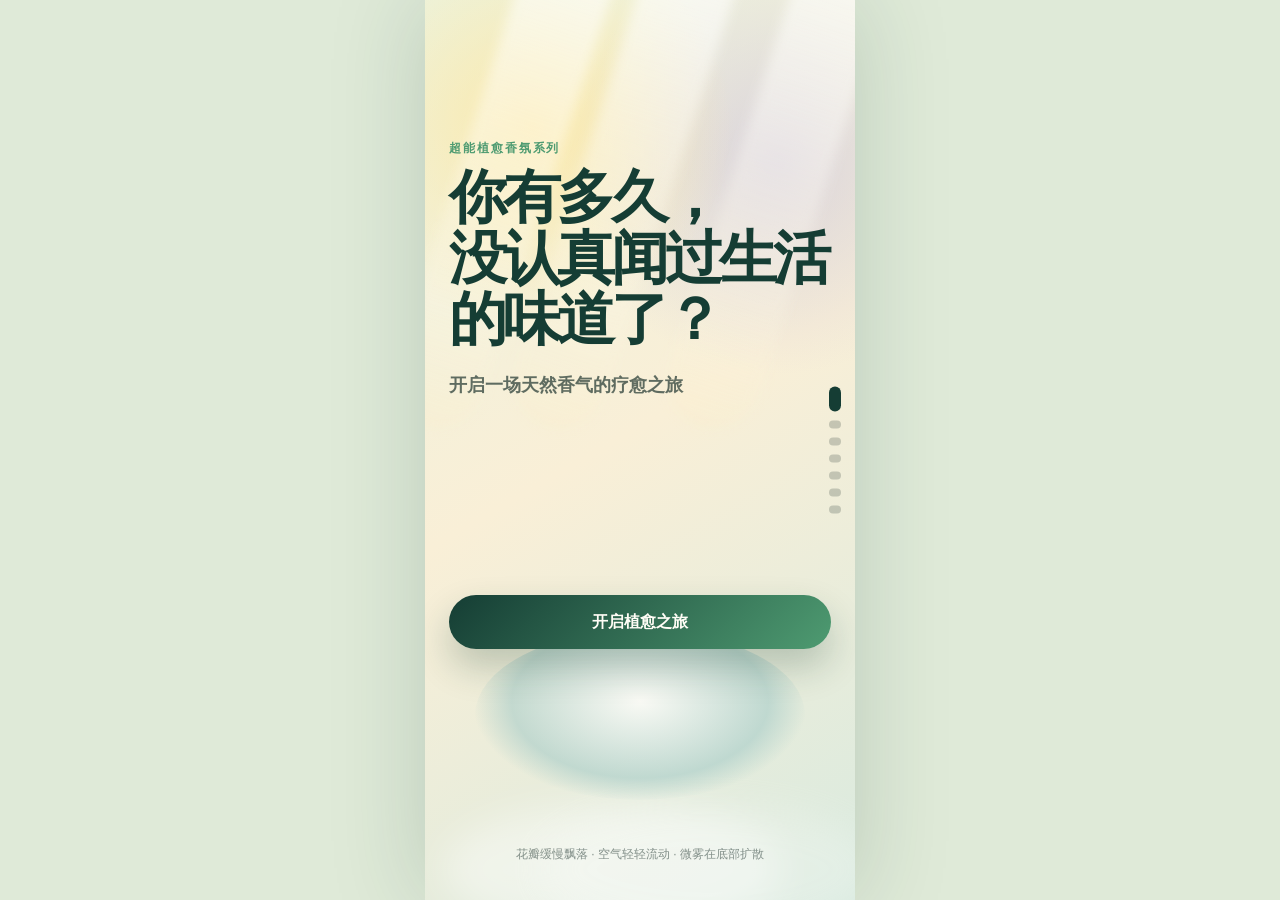
==== commit 1efc0b32: "Build seven-page botanical healing H5 flow" ====
--- a/index.html
+++ b/index.html
@@ -3,103 +3,176 @@
 <head>
   <meta charset="UTF-8" />
   <meta name="viewport" content="width=device-width, initial-scale=1.0" />
-  <meta name="description" content="你的气味人格，藏着一座植物庄园——超能植愈香氛洗衣液 H5 互动体验" />
-  <title>你的气味人格，藏着一座植物庄园</title>
+  <meta name="description" content="超能植愈香氛系列 H5：从情绪识别、气味选择到植物调香与专属疗愈海报" />
+  <title>超能植愈香氛系列｜天然香气疗愈之旅</title>
   <link rel="stylesheet" href="css/styles.css" />
 </head>
 <body>
-  <main class="app" aria-label="超能植愈香氛洗衣液气味人格测试">
-    <div class="grain" aria-hidden="true"></div>
-    <div class="floating-petals" aria-hidden="true">
-      <span></span><span></span><span></span><span></span><span></span>
+  <main class="app" id="app" aria-label="超能植愈香氛系列沉浸式 H5">
+    <div class="ambient-layer" aria-hidden="true">
+      <span class="mist mist-a"></span>
+      <span class="mist mist-b"></span>
+      <span class="petal p1"></span>
+      <span class="petal p2"></span>
+      <span class="petal p3"></span>
+      <span class="petal p4"></span>
+      <span class="petal p5"></span>
     </div>
 
-    <section class="screen hero is-active" data-screen="0">
-      <p class="brand">CHAO NENG · BOTANICAL HEALING</p>
-      <div class="hero__garden" aria-hidden="true">
-        <span class="sun"></span>
-        <span class="pond"></span>
-        <span class="arch arch--left"></span>
-        <span class="arch arch--right"></span>
-        <span class="flower f1"></span>
-        <span class="flower f2"></span>
-        <span class="flower f3"></span>
+    <section class="screen hero is-active" data-screen="0" aria-labelledby="heroTitle">
+      <div class="forest-light" aria-hidden="true">
+        <span class="beam beam-a"></span>
+        <span class="beam beam-b"></span>
+        <span class="beam beam-c"></span>
+        <span class="forest-pond"></span>
       </div>
-      <div class="hero__content">
-        <p class="kicker">超能植愈香氛洗衣液</p>
-        <h1>你的气味人格，<br />藏着一座植物庄园</h1>
-        <p class="subtitle">一场关于“香气疗愈”的沉浸式天然植愈之旅</p>
-        <p class="intro">不是卖洗衣液，而是帮你洗掉生活里的疲惫情绪。完成 4 道选择题，生成你的专属植愈人格香卡。</p>
+      <div class="hero-copy">
+        <p class="brand">超能植愈香氛系列</p>
+        <h1 id="heroTitle">你有多久，<br />没认真闻过生活的味道了？</h1>
+        <p>开启一场天然香气的疗愈之旅</p>
       </div>
-      <button class="cta" type="button" id="startBtn">进入莫奈植物庄园</button>
-      <p class="hint">建议戴上耳机，慢慢选择最近的自己</p>
+      <button class="primary-btn" type="button" data-next>开启植愈之旅</button>
+      <p class="gesture-hint">花瓣缓慢飘落 · 空气轻轻流动 · 微雾在底部扩散</p>
     </section>
 
-    <section class="screen quiz" data-screen="1">
-      <div class="topbar">
-        <span>气味人格测试</span>
-        <strong><b id="questionIndex">01</b>/04</strong>
+    <section class="screen emotion" data-screen="1" aria-labelledby="emotionTitle">
+      <header class="screen-header">
+        <p>01 / 情绪进入植物世界</p>
+        <h2 id="emotionTitle">此刻，你最想让哪一种情绪被植物听见？</h2>
+      </header>
+      <div class="emotion-garden" id="emotionGarden" aria-hidden="true">
+        <span class="garden-core"></span>
+        <span class="eco eco-a"></span>
+        <span class="eco eco-b"></span>
+        <span class="eco eco-c"></span>
       </div>
-      <div class="progress" aria-hidden="true"><i id="quizProgress"></i></div>
-      <article class="question-card">
-        <p class="kicker" id="questionKicker">RECENT MOOD</p>
-        <h2 id="questionTitle">最近的你，更像哪一种天气？</h2>
-        <div class="options" id="options"></div>
-      </article>
-      <button class="ghost-btn" type="button" id="backBtn">返回上一题</button>
+      <div class="emotion-grid" id="emotionGrid">
+        <button class="glass-card" type="button" data-emotion="anxious">
+          <i>🌺</i><strong>焦虑之花</strong><span>脑海像风吹乱的花瓣</span>
+        </button>
+        <button class="glass-card" type="button" data-emotion="friction">
+          <i>🌿</i><strong>内耗之藤</strong><span>反复拉扯，想被松开</span>
+        </button>
+        <button class="glass-card" type="button" data-emotion="pressure">
+          <i>🍃</i><strong>压力之叶</strong><span>肩上有一片沉沉的绿</span>
+        </button>
+        <button class="glass-card" type="button" data-emotion="lonely">
+          <i>🌙</i><strong>孤独之花</strong><span>安静，但渴望被回应</span>
+        </button>
+        <button class="glass-card" type="button" data-emotion="healing">
+          <i>🌱</i><strong>治愈之芽</strong><span>已经准备重新生长</span>
+        </button>
+      </div>
+      <p class="record-tip" id="recordTip" aria-live="polite">选择后，植物花园会记录你的情绪。</p>
     </section>
 
-    <section class="screen transition" data-screen="2">
-      <div class="scent-bottle" aria-hidden="true">
-        <span class="cap"></span>
-        <span class="neck"></span>
-        <span class="body"><i>植愈<br />香氛</i></span>
+    <section class="screen scent" data-screen="2" aria-labelledby="scentTitle">
+      <header class="screen-header">
+        <p>02 / 气味即情绪</p>
+        <h2 id="scentTitle">你最想留在衣物上的味道是什么？</h2>
+      </header>
+      <div class="scent-scene" id="scentScene" aria-hidden="true">
+        <span class="scent-orb"></span>
+        <span class="scent-ring ring-a"></span>
+        <span class="scent-ring ring-b"></span>
       </div>
-      <p class="kicker">BOTANICAL ANALYSIS</p>
-      <h2>正在唤醒你的植物庄园</h2>
-      <p>植物香气正在读取你的情绪、衣着与生活想象……</p>
-      <div class="loading"><i></i></div>
+      <div class="choice-list" id="scentChoices">
+        <button type="button" data-scent="rain">雨后花园<span>潮湿花瓣与绿叶清气</span></button>
+        <button type="button" data-scent="shirt">阳光白衬衫<span>晒过棉布的清透皂感</span></button>
+        <button type="button" data-scent="wood">深夜木质香<span>安定、低语、余温悠长</span></button>
+        <button type="button" data-scent="morning">清晨花园<span>露珠、嫩芽与第一束光</span></button>
+        <button type="button" data-scent="hug">被拥抱后的温度<span>柔软织物里的安心感</span></button>
+      </div>
     </section>
 
-    <section class="screen result" data-screen="3">
-      <div class="poster" id="poster">
-        <div class="poster__badge">专属植愈人格香卡</div>
-        <p class="poster__pretitle">你的气味人格是</p>
-        <h2 id="personaName">晨露松弛派</h2>
-        <div class="persona-visual" id="personaVisual" aria-hidden="true">
-          <span class="visual-core"></span>
-          <span class="visual-leaf a"></span>
-          <span class="visual-leaf b"></span>
-          <span class="visual-flower"></span>
+    <section class="screen perfumery" data-screen="3" aria-labelledby="mixTitle">
+      <header class="screen-header">
+        <p>03 / 植物调香体验</p>
+        <h2 id="mixTitle">拖拽植物香氛，调制你的专属植愈香气</h2>
+      </header>
+      <div class="mix-stage">
+        <div class="drop-zone" id="dropZone">
+          <span class="drop-glow"></span>
+          <strong>把植物拖到这里</strong>
+          <small id="mixHint">至少加入 2 种植物香调</small>
         </div>
-        <p class="healing-copy" id="healingCopy">愿你把忙乱洗成清晨，把疲惫晾成微风。</p>
-        <dl class="result-list">
-          <div>
-            <dt>植物香氛人格</dt>
-            <dd id="scentProfile">晨露绿叶调</dd>
-          </div>
-          <div>
-            <dt>香气疗愈动画</dt>
-            <dd id="animationName">露珠扩散 · 绿叶舒展</dd>
-          </div>
-          <div>
-            <dt>超能产品推荐</dt>
-            <dd id="productRecommendation">超能植愈香氛洗衣液 · 清新植萃香</dd>
-          </div>
-        </dl>
-        <div class="share-line">长按保存，把你的植物庄园分享给朋友</div>
+        <div class="ingredient-tray" id="ingredientTray">
+          <button class="ingredient" type="button" draggable="true" data-note="iris">白鸢尾</button>
+          <button class="ingredient" type="button" draggable="true" data-note="magnolia">白兰</button>
+          <button class="ingredient" type="button" draggable="true" data-note="tuberose">晚香玉</button>
+          <button class="ingredient" type="button" draggable="true" data-note="woody">木质香调</button>
+        </div>
       </div>
-      <div class="actions">
-        <button class="cta" type="button" id="shareBtn">生成分享海报文案</button>
-        <button class="ghost-btn" type="button" id="restartBtn">重新测试</button>
-      </div>
-      <p class="share-copy" id="shareCopy" aria-live="polite"></p>
+      <button class="primary-btn is-disabled" type="button" id="finishMixBtn" disabled>生成植愈人格</button>
     </section>
 
-    <nav class="dots" aria-label="体验进度">
-      <button class="is-active" type="button" data-goto="0" aria-label="首页"></button>
-      <button type="button" data-goto="1" aria-label="测试"></button>
-      <button type="button" data-goto="3" aria-label="结果"></button>
+    <section class="screen persona" data-screen="4" aria-labelledby="personaTitle">
+      <article class="persona-card">
+        <p class="card-label">04 / 植愈人格生成</p>
+        <h2 id="personaTitle">你的植愈香氛人格</h2>
+        <div class="persona-bloom" id="personaBloom" aria-hidden="true">
+          <span></span><i></i><b></b>
+        </div>
+        <p class="persona-name" id="personaName">晨露复原者</p>
+        <p class="persona-desc" id="personaDesc">你适合把疲惫洗成清晨，把生活重新晾回微风里。</p>
+        <dl>
+          <div><dt>植物香型</dt><dd id="personaScent">雨后花园 × 白鸢尾</dd></div>
+          <div><dt>疗愈标签</dt><dd id="personaTag">轻盈重启 / 低压呼吸</dd></div>
+          <div><dt>产品推荐</dt><dd id="personaProduct">超能植愈香氛洗衣液 · 清新植萃香</dd></div>
+        </dl>
+      </article>
+      <button class="primary-btn" type="button" data-next>查看产品植愈科技</button>
+    </section>
+
+    <section class="screen technology" data-screen="5" aria-labelledby="techTitle">
+      <header class="screen-header">
+        <p>05 / 天然 × 科技净护</p>
+        <h2 id="techTitle">让香气从开盖、洗涤到穿着持续释放</h2>
+      </header>
+      <div class="tech-flow" aria-hidden="true">
+        <span class="molecule m1"></span><span class="molecule m2"></span><span class="molecule m3"></span>
+        <div class="fabric">衣物纤维</div>
+      </div>
+      <div class="tech-list">
+        <article><strong>5重香氛专利技术</strong><span>模拟多层香气结构，前中后调渐次释放。</span></article>
+        <article><strong>720小时持久留香体系</strong><span>以微胶囊扩散动效呈现穿着过程中的香气续航。</span></article>
+        <article><strong>双重异味中和机制</strong><span>从源头净味到衣物留香，完成天然智能洗护闭环。</span></article>
+        <article><strong>植物净护成分</strong><span>椰子油、酵素与植物精油构成天然净护想象。</span></article>
+      </div>
+      <button class="primary-btn" type="button" data-next>生成我的疗愈海报</button>
+    </section>
+
+    <section class="screen share" data-screen="6" aria-labelledby="shareTitle">
+      <article class="poster" id="sharePoster">
+        <p class="poster-kicker">CHAO NENG BOTANICAL HEALING</p>
+        <h2 id="shareTitle">我的植愈香氛疗愈海报</h2>
+        <div class="poster-art" aria-hidden="true">
+          <span class="poster-bottle"></span>
+          <span class="poster-flower"></span>
+          <span class="poster-wave"></span>
+        </div>
+        <p class="poster-name" id="posterName">晨露复原者</p>
+        <p class="poster-copy" id="posterCopy">愿你的衣物留住自然香气，也留住被生活治愈的瞬间。</p>
+        <div class="poster-meta">
+          <span id="posterMood">情绪植物：治愈之芽</span>
+          <span id="posterNotes">专属香调：白鸢尾 / 白兰</span>
+        </div>
+      </article>
+      <div class="share-actions">
+        <button class="primary-btn" type="button" id="copyShareBtn">复制分享文案</button>
+        <button class="secondary-btn" type="button" id="restartBtn">再体验一次</button>
+      </div>
+      <p class="copy-tip" id="copyTip" aria-live="polite">长按海报保存，分享你的植物疗愈人格。</p>
+    </section>
+
+    <nav class="progress-nav" aria-label="页面进度">
+      <button class="is-active" type="button" data-goto="0" aria-label="第一页"></button>
+      <button type="button" data-goto="1" aria-label="第二页"></button>
+      <button type="button" data-goto="2" aria-label="第三页"></button>
+      <button type="button" data-goto="3" aria-label="第四页"></button>
+      <button type="button" data-goto="4" aria-label="第五页"></button>
+      <button type="button" data-goto="5" aria-label="第六页"></button>
+      <button type="button" data-goto="6" aria-label="第七页"></button>
     </nav>
   </main>
 
--- a/css/styles.css
+++ b/css/styles.css
@@ -1,107 +1,178 @@
 :root {
-  --ink: #1f332d;
-  --deep: #153f35;
-  --green: #3f8f68;
-  --moss: #8caa70;
-  --cream: #fff7df;
-  --paper: rgba(255, 252, 238, 0.82);
-  --rose: #eeb6b8;
-  --blue: #9ec7c3;
-  --gold: #d8a853;
-  --shadow: 0 26px 70px rgba(32, 67, 54, 0.22);
+  --ink: #1e332e;
+  --deep: #153d34;
+  --green: #4e9b71;
+  --mint: #cfead5;
+  --cream: #fff6df;
+  --rose: #e9b7ba;
+  --lilac: #c7bfdc;
+  --gold: #d9aa5a;
+  --blue: #9fc8c6;
+  --glass: rgba(255, 255, 255, 0.46);
+  --shadow: 0 28px 70px rgba(21, 61, 52, 0.24);
+  --mood: #4e9b71;
 }
 
 * { box-sizing: border-box; }
 html, body { min-height: 100%; margin: 0; overflow: hidden; }
-body { font-family: -apple-system, BlinkMacSystemFont, "PingFang SC", "Microsoft YaHei", sans-serif; color: var(--ink); background: #e6eee0; }
+body { font-family: -apple-system, BlinkMacSystemFont, "PingFang SC", "Microsoft YaHei", sans-serif; color: var(--ink); background: #dfead8; }
 button { border: 0; font: inherit; color: inherit; cursor: pointer; }
 
-.app { position: relative; width: min(430px, 100vw); height: 100vh; margin: 0 auto; overflow: hidden; background: radial-gradient(circle at 20% 18%, #fff3c7 0 14%, transparent 32%), radial-gradient(circle at 82% 22%, #d6edf0 0 15%, transparent 34%), linear-gradient(145deg, #e9f1d8 0%, #f9efd8 48%, #d9eadf 100%); box-shadow: 0 0 90px rgba(21, 63, 53, 0.18); }
-.grain { position: absolute; inset: 0; pointer-events: none; opacity: 0.23; background-image: radial-gradient(rgba(21,63,53,.18) 0.7px, transparent 0.7px); background-size: 8px 8px; mix-blend-mode: multiply; }
-.screen { position: absolute; inset: 0; display: flex; flex-direction: column; padding: 30px 24px 34px; opacity: 0; pointer-events: none; transform: translateY(26px) scale(.985); transition: opacity .55s ease, transform .55s ease; }
+.app {
+  position: relative;
+  width: min(430px, 100vw);
+  height: 100vh;
+  margin: 0 auto;
+  overflow: hidden;
+  background:
+    radial-gradient(circle at 25% 14%, rgba(255, 230, 153, .72), transparent 24%),
+    radial-gradient(circle at 82% 18%, rgba(199, 191, 220, .58), transparent 26%),
+    linear-gradient(150deg, #ecf3df 0%, #f9efd7 48%, #d9eadf 100%);
+  box-shadow: 0 0 90px rgba(21, 61, 52, .18);
+  transition: background .55s ease;
+}
+.app.mood-anxious { --mood: #c9859a; background: linear-gradient(150deg, #e7d4d8, #f5e6d0 46%, #cfded5); }
+.app.mood-friction { --mood: #687d55; background: linear-gradient(150deg, #d7dec7, #eee4cf 45%, #c8d1be); }
+.app.mood-pressure { --mood: #5e7f91; background: linear-gradient(150deg, #d4dee5, #e8e1d1 48%, #c1d5d5); }
+.app.mood-lonely { --mood: #7b6f9f; background: linear-gradient(150deg, #d8d2e4, #efe4d6 48%, #cbd7db); }
+.app.mood-healing { --mood: #61a976; background: linear-gradient(150deg, #eaf3dd, #f8efd2 48%, #d5ead9); }
+
+.ambient-layer { position: absolute; inset: 0; pointer-events: none; z-index: 2; }
+.mist { position: absolute; left: 50%; bottom: -34px; width: 340px; height: 130px; border-radius: 50%; background: rgba(255,255,255,.42); filter: blur(18px); animation: mist 8s ease-in-out infinite; }
+.mist-a { transform: translateX(-58%); }
+.mist-b { transform: translateX(-30%); animation-delay: -3s; opacity: .55; }
+.petal { position: absolute; width: 13px; height: 22px; border-radius: 100% 0 100% 0; background: rgba(233, 183, 186, .74); animation: fall 9s linear infinite; }
+.p1 { left: 14%; top: -30px; }
+.p2 { left: 34%; top: -40px; animation-delay: -2s; background: rgba(255,246,223,.86); }
+.p3 { left: 56%; top: -35px; animation-delay: -4s; background: rgba(207,234,213,.82); }
+.p4 { left: 76%; top: -28px; animation-delay: -6s; }
+.p5 { left: 88%; top: -46px; animation-delay: -7.5s; background: rgba(199,191,220,.75); }
+
+.screen { position: absolute; inset: 0; display: flex; flex-direction: column; padding: 30px 24px 34px; opacity: 0; pointer-events: none; transform: translateY(28px) scale(.985); transition: opacity .55s ease, transform .55s ease; z-index: 3; }
 .screen.is-active { opacity: 1; pointer-events: auto; transform: translateY(0) scale(1); }
-.kicker, .brand { margin: 0; color: var(--green); font-size: 12px; font-weight: 800; letter-spacing: .18em; text-transform: uppercase; }
-.brand { position: relative; z-index: 2; color: rgba(31, 51, 45, .56); }
+.screen-header p, .brand, .card-label, .poster-kicker { margin: 0 0 10px; color: var(--green); font-size: 12px; font-weight: 900; letter-spacing: .16em; text-transform: uppercase; }
 h1, h2, p { margin: 0; }
-h1 { margin-top: 14px; color: var(--deep); font-size: clamp(36px, 11vw, 52px); line-height: 1.04; letter-spacing: -.06em; }
-h2 { color: var(--deep); font-size: 31px; line-height: 1.15; letter-spacing: -.04em; }
-.subtitle { margin-top: 16px; color: #7d5a35; font-size: 18px; font-weight: 800; line-height: 1.55; }
-.intro, .hint, .transition p, .share-copy { color: rgba(31, 51, 45, .68); line-height: 1.72; }
+h1 { color: var(--deep); font-size: clamp(40px, 12vw, 58px); line-height: 1.05; letter-spacing: -.07em; }
+h2 { color: var(--deep); font-size: 29px; line-height: 1.16; letter-spacing: -.04em; }
+.screen-header { position: relative; z-index: 2; }
+.screen-header h2 { max-width: 360px; }
+.primary-btn, .secondary-btn { position: relative; z-index: 5; width: 100%; min-height: 54px; padding: 15px 18px; border-radius: 999px; font-weight: 900; }
+.primary-btn { color: #fffdf6; background: linear-gradient(135deg, var(--deep), var(--green)); box-shadow: 0 18px 36px rgba(21,61,52,.24); }
+.primary-btn.is-disabled { opacity: .48; cursor: not-allowed; }
+.secondary-btn { color: var(--deep); background: rgba(255,255,255,.54); border: 1px solid rgba(21,61,52,.1); }
 
-.floating-petals span { position: absolute; z-index: 1; width: 14px; height: 22px; border-radius: 100% 0 100% 0; background: rgba(238, 182, 184, .7); animation: petal 8s ease-in-out infinite; }
-.floating-petals span:nth-child(1) { left: 18%; top: 16%; }
-.floating-petals span:nth-child(2) { right: 18%; top: 26%; animation-delay: -1.4s; background: rgba(255,247,223,.85); }
-.floating-petals span:nth-child(3) { left: 12%; bottom: 22%; animation-delay: -3s; background: rgba(158,199,195,.75); }
-.floating-petals span:nth-child(4) { right: 10%; bottom: 18%; animation-delay: -4.4s; }
-.floating-petals span:nth-child(5) { left: 48%; top: 10%; animation-delay: -5.5s; background: rgba(140,170,112,.72); }
+.hero { justify-content: space-between; text-align: left; }
+.forest-light { position: absolute; inset: 0; overflow: hidden; }
+.beam { position: absolute; top: -80px; width: 92px; height: 520px; border-radius: 999px; background: linear-gradient(180deg, rgba(255,255,255,.65), rgba(255,232,165,.08)); filter: blur(6px); transform: rotate(18deg); animation: beam 7s ease-in-out infinite; }
+.beam-a { left: 32px; }
+.beam-b { left: 155px; animation-delay: -2s; }
+.beam-c { right: 30px; animation-delay: -4s; }
+.forest-pond { position: absolute; left: 50%; bottom: 100px; width: 330px; height: 170px; transform: translateX(-50%); border-radius: 50%; background: radial-gradient(ellipse at 50% 42%, rgba(255,255,255,.7), rgba(159,200,198,.54) 55%, transparent 72%); }
+.hero-copy { position: relative; z-index: 3; margin-top: 110px; }
+.hero-copy p:last-child { margin-top: 20px; color: rgba(30,51,46,.7); font-size: 18px; font-weight: 800; line-height: 1.7; }
+.gesture-hint { position: relative; z-index: 3; text-align: center; color: rgba(30,51,46,.52); font-size: 12px; line-height: 1.8; }
 
-.hero { justify-content: space-between; }
-.hero__garden { position: absolute; inset: 84px 18px auto; height: 338px; border-radius: 46% 46% 40% 40%; overflow: hidden; background: linear-gradient(180deg, rgba(255,247,223,.66), rgba(142,180,143,.18)); box-shadow: inset 0 -60px 90px rgba(63,143,104,.18); }
-.sun { position: absolute; left: 34px; top: 30px; width: 70px; height: 70px; border-radius: 50%; background: #ffd97a; box-shadow: 0 0 50px #ffe8a6; }
-.pond { position: absolute; left: 50%; bottom: 18px; width: 250px; height: 94px; border-radius: 50%; transform: translateX(-50%); background: radial-gradient(ellipse at 50% 42%, rgba(255,255,255,.72), rgba(158,199,195,.74) 62%, rgba(63,143,104,.2)); }
-.arch { position: absolute; bottom: 34px; width: 174px; height: 218px; border: 18px solid rgba(63,143,104,.38); border-bottom: 0; border-radius: 130px 130px 0 0; }
-.arch--left { left: 10px; transform: rotate(-9deg); }
-.arch--right { right: -8px; transform: rotate(9deg); border-color: rgba(238,182,184,.5); }
-.flower { position: absolute; width: 46px; height: 46px; border-radius: 50%; background: radial-gradient(circle, #ffd97a 0 18%, #eeb6b8 19% 56%, transparent 57%); animation: bloom 3.8s ease-in-out infinite; }
-.f1 { left: 58px; bottom: 82px; }
-.f2 { right: 70px; bottom: 104px; animation-delay: -.8s; }
-.f3 { left: 50%; bottom: 64px; animation-delay: -1.6s; }
-.hero__content { position: relative; z-index: 2; margin-top: 340px; }
-.intro { margin-top: 14px; font-size: 15px; }
-.cta { position: relative; z-index: 3; width: 100%; min-height: 54px; padding: 15px 20px; border-radius: 999px; color: #fffdf6; font-weight: 900; background: linear-gradient(135deg, var(--deep), var(--green)); box-shadow: 0 18px 36px rgba(21, 63, 53, .25); }
-.hint { position: relative; z-index: 2; text-align: center; font-size: 12px; }
+.emotion { gap: 18px; }
+.emotion-garden { position: relative; height: 170px; margin-top: 4px; border-radius: 36px; overflow: hidden; background: radial-gradient(circle at 50% 48%, color-mix(in srgb, var(--mood) 42%, white), transparent 34%), linear-gradient(180deg, rgba(255,255,255,.44), rgba(255,255,255,.1)); box-shadow: inset 0 -45px 80px rgba(21,61,52,.12); transition: filter .45s ease, transform .45s ease; }
+.garden-core { position: absolute; left: 50%; top: 50%; width: 90px; height: 90px; transform: translate(-50%, -50%); border-radius: 50%; background: var(--mood); box-shadow: 0 0 60px var(--mood); animation: centerBreathe 2.8s ease-in-out infinite; }
+.eco { position: absolute; width: 82px; height: 42px; border-radius: 100% 0 100% 0; background: rgba(255,255,255,.55); animation: grow 4s ease-in-out infinite; }
+.eco-a { left: 54px; top: 58px; transform: rotate(-30deg); }
+.eco-b { right: 48px; top: 78px; transform: rotate(145deg); animation-delay: -1s; }
+.eco-c { left: 50%; bottom: 22px; transform: translateX(-50%) rotate(20deg); animation-delay: -2s; }
+.emotion-grid { display: grid; grid-template-columns: 1fr 1fr; gap: 10px; }
+.glass-card { min-height: 104px; padding: 14px; border-radius: 24px; text-align: left; background: var(--glass); border: 1px solid rgba(255,255,255,.68); box-shadow: 0 15px 34px rgba(21,61,52,.1); backdrop-filter: blur(16px); transition: transform .25s ease, background .25s ease, box-shadow .25s ease; }
+.glass-card:last-child { grid-column: 1 / -1; min-height: 88px; }
+.glass-card i { display: block; font-style: normal; font-size: 26px; }
+.glass-card strong { display: block; margin-top: 7px; color: var(--deep); font-size: 16px; }
+.glass-card span { display: block; margin-top: 5px; color: rgba(30,51,46,.62); font-size: 12px; line-height: 1.45; }
+.glass-card:hover, .glass-card.is-selected { transform: translateY(-4px); background: rgba(255,255,255,.72); box-shadow: 0 18px 40px color-mix(in srgb, var(--mood) 30%, transparent); }
+.record-tip { min-height: 26px; text-align: center; color: rgba(30,51,46,.62); font-size: 13px; }
 
-.topbar { display: flex; align-items: center; justify-content: space-between; color: rgba(31,51,45,.62); font-size: 13px; font-weight: 800; }
-.topbar strong { color: var(--deep); }
-.progress { height: 8px; margin: 18px 0 34px; border-radius: 999px; overflow: hidden; background: rgba(31,51,45,.1); }
-.progress i { display: block; width: 25%; height: 100%; border-radius: inherit; background: linear-gradient(90deg, var(--green), var(--gold), var(--rose)); transition: width .35s ease; }
-.question-card { padding: 24px; border-radius: 34px; background: var(--paper); backdrop-filter: blur(18px); box-shadow: var(--shadow); }
-.question-card h2 { margin-top: 12px; }
-.options { display: grid; gap: 12px; margin-top: 24px; }
-.option { display: flex; gap: 12px; align-items: center; min-height: 72px; padding: 14px; border-radius: 22px; text-align: left; background: rgba(255,255,255,.62); border: 1px solid rgba(255,255,255,.82); transition: transform .24s ease, background .24s ease; }
-.option:hover, .option:focus-visible { transform: translateX(6px); background: rgba(255, 247, 223, .9); outline: none; }
-.option i { display: grid; place-items: center; flex: 0 0 42px; height: 42px; border-radius: 16px; background: #f7dfb2; font-style: normal; font-size: 22px; }
-.option strong { display: block; color: var(--deep); font-size: 16px; }
-.option span { display: block; margin-top: 4px; color: rgba(31,51,45,.62); font-size: 12px; line-height: 1.45; }
-.ghost-btn { width: 100%; margin-top: 18px; padding: 14px 18px; border-radius: 999px; color: var(--deep); font-weight: 900; background: rgba(255,255,255,.45); border: 1px solid rgba(31,51,45,.1); }
+.scent { gap: 20px; }
+.scent-scene { position: relative; height: 220px; margin-top: 8px; border-radius: 42px; background: radial-gradient(circle, rgba(255,255,255,.76), rgba(207,234,213,.28) 52%, rgba(233,183,186,.22)); box-shadow: var(--shadow); overflow: hidden; }
+.scent-orb { position: absolute; left: 50%; top: 50%; width: 104px; height: 104px; transform: translate(-50%, -50%); border-radius: 50%; background: var(--mood); box-shadow: 0 0 56px var(--mood); animation: centerBreathe 2.4s ease-in-out infinite; }
+.scent-ring { position: absolute; inset: 38px; border-radius: 50%; border: 1px dashed rgba(21,61,52,.22); animation: spin 18s linear infinite; }
+.ring-b { inset: 68px; animation-direction: reverse; animation-duration: 13s; }
+.choice-list { display: grid; gap: 10px; }
+.choice-list button { display: flex; align-items: center; justify-content: space-between; gap: 12px; min-height: 58px; padding: 13px 16px; border-radius: 22px; text-align: left; color: var(--deep); font-weight: 900; background: rgba(255,255,255,.56); border: 1px solid rgba(255,255,255,.74); box-shadow: 0 12px 26px rgba(21,61,52,.08); }
+.choice-list span { max-width: 150px; color: rgba(30,51,46,.58); font-size: 12px; font-weight: 700; line-height: 1.35; }
+.choice-list button:hover, .choice-list button.is-selected { background: rgba(255,246,223,.86); transform: translateX(4px); }
 
-.transition { align-items: center; justify-content: center; text-align: center; gap: 18px; }
-.scent-bottle { position: relative; width: 150px; height: 258px; filter: drop-shadow(0 24px 34px rgba(21,63,53,.2)); animation: bottleFloat 2.6s ease-in-out infinite; }
-.cap, .neck, .body { position: absolute; left: 50%; transform: translateX(-50%); display: block; }
-.cap { top: 0; width: 58px; height: 28px; border-radius: 14px 14px 7px 7px; background: var(--deep); }
-.neck { top: 24px; width: 72px; height: 42px; border-radius: 18px 18px 10px 10px; background: rgba(255,255,255,.8); }
-.body { bottom: 0; width: 140px; height: 196px; border-radius: 46px 46px 54px 54px; background: linear-gradient(150deg, rgba(255,255,255,.94), rgba(202,227,186,.86)); border: 2px solid rgba(255,255,255,.9); }
-.body i { position: absolute; left: 26px; right: 26px; bottom: 34px; padding: 15px 0; border-radius: 22px; color: var(--cream); background: var(--deep); font-style: normal; font-weight: 900; letter-spacing: .16em; }
-.loading { width: 210px; height: 9px; overflow: hidden; border-radius: 999px; background: rgba(31,51,45,.12); }
-.loading i { display: block; width: 48%; height: 100%; border-radius: inherit; background: linear-gradient(90deg, var(--green), var(--rose)); animation: loading 1.2s ease-in-out infinite; }
+.perfumery { justify-content: space-between; }
+.mix-stage { display: grid; gap: 18px; }
+.drop-zone { position: relative; display: grid; place-items: center; min-height: 258px; border-radius: 44px; overflow: hidden; text-align: center; background: radial-gradient(circle, rgba(255,255,255,.8), rgba(207,234,213,.32) 50%, rgba(159,200,198,.18)); border: 1px solid rgba(255,255,255,.74); box-shadow: var(--shadow); }
+.drop-zone strong { position: relative; z-index: 2; color: var(--deep); font-size: 23px; }
+.drop-zone small { position: relative; z-index: 2; display: block; margin-top: 9px; color: rgba(30,51,46,.58); }
+.drop-glow { position: absolute; width: 118px; height: 118px; border-radius: 50%; background: var(--mood); filter: blur(12px); opacity: .46; animation: coreBreathe 2.8s ease-in-out infinite; }
+.drop-zone.is-over { outline: 2px solid var(--green); }
+.drop-zone.has-mix .drop-glow { opacity: .72; }
+.ingredient-tray { display: grid; grid-template-columns: 1fr 1fr; gap: 10px; }
+.ingredient { padding: 15px 10px; border-radius: 20px; color: var(--deep); font-weight: 900; background: rgba(255,255,255,.62); border: 1px solid rgba(255,255,255,.74); box-shadow: 0 12px 24px rgba(21,61,52,.08); }
+.ingredient.is-added { color: #fff; background: var(--deep); }
 
-.result { justify-content: center; gap: 14px; }
-.poster { position: relative; padding: 22px 20px 18px; border-radius: 34px; text-align: center; background: linear-gradient(160deg, rgba(255,252,238,.92), rgba(225,238,214,.9)); border: 1px solid rgba(255,255,255,.75); box-shadow: var(--shadow); overflow: hidden; }
-.poster::before { content: ""; position: absolute; inset: -90px -70px auto auto; width: 180px; height: 180px; border-radius: 50%; background: rgba(238,182,184,.28); }
-.poster__badge { display: inline-flex; padding: 8px 13px; border-radius: 999px; color: #fff; background: var(--deep); font-size: 12px; font-weight: 900; letter-spacing: .08em; }
-.poster__pretitle { margin-top: 18px; color: rgba(31,51,45,.62); font-weight: 800; }
-.poster h2 { margin-top: 8px; font-size: 36px; }
-.persona-visual { position: relative; width: 166px; height: 166px; margin: 18px auto; border-radius: 50%; background: radial-gradient(circle, rgba(255,255,255,.96) 0 36%, rgba(158,199,195,.42) 37% 68%, rgba(63,143,104,.12)); }
-.visual-core { position: absolute; inset: 48px; border-radius: 50%; background: var(--persona-color, var(--green)); box-shadow: 0 0 38px var(--persona-color, var(--green)); animation: breathe 2.4s ease-in-out infinite; }
-.visual-leaf { position: absolute; width: 56px; height: 28px; border-radius: 100% 0 100% 0; background: var(--green); }
-.visual-leaf.a { left: 20px; top: 48px; transform: rotate(-28deg); }
-.visual-leaf.b { right: 20px; bottom: 44px; transform: rotate(142deg); background: var(--moss); }
-.visual-flower { position: absolute; left: 55px; bottom: 20px; width: 52px; height: 52px; border-radius: 50%; background: radial-gradient(circle, var(--gold) 0 17%, var(--rose) 18% 56%, transparent 57%); animation: bloom 3s ease-in-out infinite; }
-.healing-copy { color: #7d5a35; font-size: 17px; font-weight: 900; line-height: 1.65; }
-.result-list { display: grid; gap: 10px; margin: 18px 0 0; text-align: left; }
-.result-list div { padding: 12px 14px; border-radius: 18px; background: rgba(255,255,255,.55); }
-dt { color: rgba(31,51,45,.52); font-size: 12px; font-weight: 800; }
+.persona { justify-content: center; gap: 18px; }
+.persona-card, .poster { padding: 24px 20px; border-radius: 38px; text-align: center; background: linear-gradient(160deg, rgba(255,252,238,.92), rgba(231,240,218,.9)); border: 1px solid rgba(255,255,255,.75); box-shadow: var(--shadow); }
+.persona-bloom { position: relative; width: 164px; height: 164px; margin: 20px auto; border-radius: 50%; background: radial-gradient(circle, rgba(255,255,255,.9), color-mix(in srgb, var(--mood) 30%, transparent)); }
+.persona-bloom span { position: absolute; inset: 48px; border-radius: 50%; background: var(--mood); box-shadow: 0 0 42px var(--mood); animation: coreBreathe 2.4s ease-in-out infinite; }
+.persona-bloom i, .persona-bloom b { position: absolute; width: 58px; height: 30px; border-radius: 100% 0 100% 0; background: var(--green); }
+.persona-bloom i { left: 28px; top: 58px; transform: rotate(-28deg); }
+.persona-bloom b { right: 26px; bottom: 48px; transform: rotate(142deg); background: var(--rose); }
+.persona-name { color: var(--deep); font-size: 34px; font-weight: 900; letter-spacing: -.04em; }
+.persona-desc { margin-top: 10px; color: #7c5b38; font-size: 17px; font-weight: 900; line-height: 1.65; }
+dl { display: grid; gap: 10px; margin: 18px 0 0; text-align: left; }
+dl div { padding: 12px 14px; border-radius: 18px; background: rgba(255,255,255,.56); }
+dt { color: rgba(30,51,46,.52); font-size: 12px; font-weight: 900; }
 dd { margin: 5px 0 0; color: var(--deep); font-weight: 900; }
-.share-line { margin-top: 14px; color: rgba(31,51,45,.52); font-size: 12px; }
-.actions { display: grid; grid-template-columns: 1fr 118px; gap: 10px; }
-.actions .ghost-btn { margin: 0; }
-.share-copy { min-height: 44px; padding: 0 6px; text-align: center; font-size: 13px; }
-.dots { position: absolute; z-index: 8; right: 14px; top: 50%; display: grid; gap: 10px; transform: translateY(-50%); }
-.dots button { width: 8px; height: 8px; border-radius: 999px; background: rgba(31,51,45,.22); transition: height .25s ease, background .25s ease; }
-.dots button.is-active { height: 28px; background: var(--deep); }
-@keyframes petal { 50% { transform: translate3d(18px, -26px, 0) rotate(26deg); opacity: .46; } }
-@keyframes bloom { 50% { transform: scale(1.12) rotate(8deg); } }
-@keyframes bottleFloat { 50% { transform: translateY(-12px); } }
-@keyframes loading { 0% { transform: translateX(-105%); } 100% { transform: translateX(220%); } }
-@keyframes breathe { 50% { transform: scale(1.18); opacity: .72; } }
-@media (max-height: 760px) { .screen { padding-top: 22px; padding-bottom: 24px; } .hero__garden { height: 292px; } .hero__content { margin-top: 292px; } h1 { font-size: 37px; } .intro { font-size: 14px; } .persona-visual { width: 132px; height: 132px; margin: 12px auto; } .poster h2 { font-size: 30px; } .result-list div { padding: 9px 12px; } }
+
+.technology { gap: 18px; }
+.tech-flow { position: relative; height: 210px; border-radius: 40px; overflow: hidden; background: radial-gradient(circle at 50% 35%, rgba(255,255,255,.82), rgba(159,200,198,.26)); box-shadow: var(--shadow); }
+.fabric { position: absolute; left: 50%; bottom: 28px; width: 230px; height: 72px; transform: translateX(-50%); display: grid; place-items: center; border-radius: 28px; color: var(--deep); font-weight: 900; background: repeating-linear-gradient(135deg, rgba(255,255,255,.88) 0 8px, rgba(207,234,213,.72) 8px 16px); }
+.molecule { position: absolute; width: 34px; height: 34px; border-radius: 50%; background: var(--mood); box-shadow: 0 0 28px var(--mood); animation: molecule 4s ease-in-out infinite; }
+.m1 { left: 65px; top: 45px; }
+.m2 { right: 82px; top: 76px; animation-delay: -1.2s; background: var(--rose); }
+.m3 { left: 50%; top: 26px; animation-delay: -2.4s; background: var(--gold); }
+.tech-list { display: grid; gap: 10px; }
+.tech-list article { padding: 14px 16px; border-radius: 22px; background: rgba(255,255,255,.58); border: 1px solid rgba(255,255,255,.7); }
+.tech-list strong { display: block; color: var(--deep); }
+.tech-list span { display: block; margin-top: 5px; color: rgba(30,51,46,.62); font-size: 13px; line-height: 1.5; }
+
+.share { justify-content: center; gap: 14px; }
+.poster { position: relative; overflow: hidden; }
+.poster h2 { font-size: 25px; }
+.poster-art { position: relative; height: 200px; margin: 16px 0; border-radius: 34px; background: radial-gradient(circle, rgba(255,255,255,.72), color-mix(in srgb, var(--mood) 24%, transparent)); overflow: hidden; }
+.poster-bottle { position: absolute; left: 50%; bottom: 20px; width: 92px; height: 138px; transform: translateX(-50%); border-radius: 28px 28px 36px 36px; background: linear-gradient(145deg, rgba(255,255,255,.96), rgba(207,234,213,.75)); border: 2px solid rgba(255,255,255,.9); box-shadow: 0 18px 32px rgba(21,61,52,.18); }
+.poster-bottle::after { content: "植愈"; position: absolute; left: 18px; right: 18px; bottom: 22px; padding: 10px 0; border-radius: 16px; color: var(--cream); font-weight: 900; background: var(--deep); }
+.poster-flower { position: absolute; left: 56px; top: 34px; width: 58px; height: 58px; border-radius: 50%; background: radial-gradient(circle, var(--gold) 0 17%, var(--rose) 18% 56%, transparent 57%); animation: grow 3s ease-in-out infinite; }
+.poster-wave { position: absolute; right: 28px; top: 44px; width: 96px; height: 96px; border-radius: 50%; border: 1px dashed rgba(21,61,52,.25); animation: spin 14s linear infinite; }
+.poster-name { color: var(--deep); font-size: 32px; font-weight: 900; }
+.poster-copy { margin-top: 10px; color: #7c5b38; font-weight: 900; line-height: 1.6; }
+.poster-meta { display: grid; gap: 8px; margin-top: 16px; }
+.poster-meta span { padding: 10px 12px; border-radius: 16px; background: rgba(255,255,255,.58); color: rgba(30,51,46,.68); font-size: 12px; font-weight: 800; }
+.share-actions { display: grid; grid-template-columns: 1fr 116px; gap: 10px; }
+.copy-tip { min-height: 38px; text-align: center; color: rgba(30,51,46,.62); font-size: 13px; line-height: 1.5; }
+
+.progress-nav { position: absolute; right: 14px; top: 50%; z-index: 10; display: grid; gap: 9px; transform: translateY(-50%); }
+.progress-nav button { width: 8px; height: 8px; border-radius: 999px; background: rgba(30,51,46,.22); transition: height .25s ease, background .25s ease; }
+.progress-nav button.is-active { height: 25px; background: var(--deep); }
+
+@keyframes fall { to { transform: translate3d(-30px, 110vh, 0) rotate(260deg); } }
+@keyframes mist { 50% { transform: translateX(-48%) scale(1.12); opacity: .62; } }
+@keyframes beam { 50% { opacity: .45; transform: rotate(12deg) translateX(12px); } }
+@keyframes centerBreathe { 50% { transform: translate(-50%, -50%) scale(1.16); opacity: .68; } }
+@keyframes coreBreathe { 50% { transform: scale(1.16); opacity: .68; } }
+@keyframes grow { 50% { transform: scale(1.12) rotate(8deg); } }
+@keyframes spin { to { transform: rotate(360deg); } }
+@keyframes molecule { 50% { transform: translate3d(28px, 48px, 0) scale(1.2); opacity: .62; } }
+@media (max-height: 760px) {
+  .screen { padding-top: 20px; padding-bottom: 22px; }
+  .hero-copy { margin-top: 82px; }
+  h1 { font-size: 40px; }
+  h2 { font-size: 25px; }
+  .emotion-garden { height: 132px; }
+  .glass-card { min-height: 88px; padding: 11px; }
+  .scent-scene, .tech-flow { height: 170px; }
+  .drop-zone { min-height: 210px; }
+  .persona-bloom { width: 130px; height: 130px; margin: 12px auto; }
+  .poster-art { height: 156px; }
+  dl div, .tech-list article { padding: 9px 12px; }
+}
